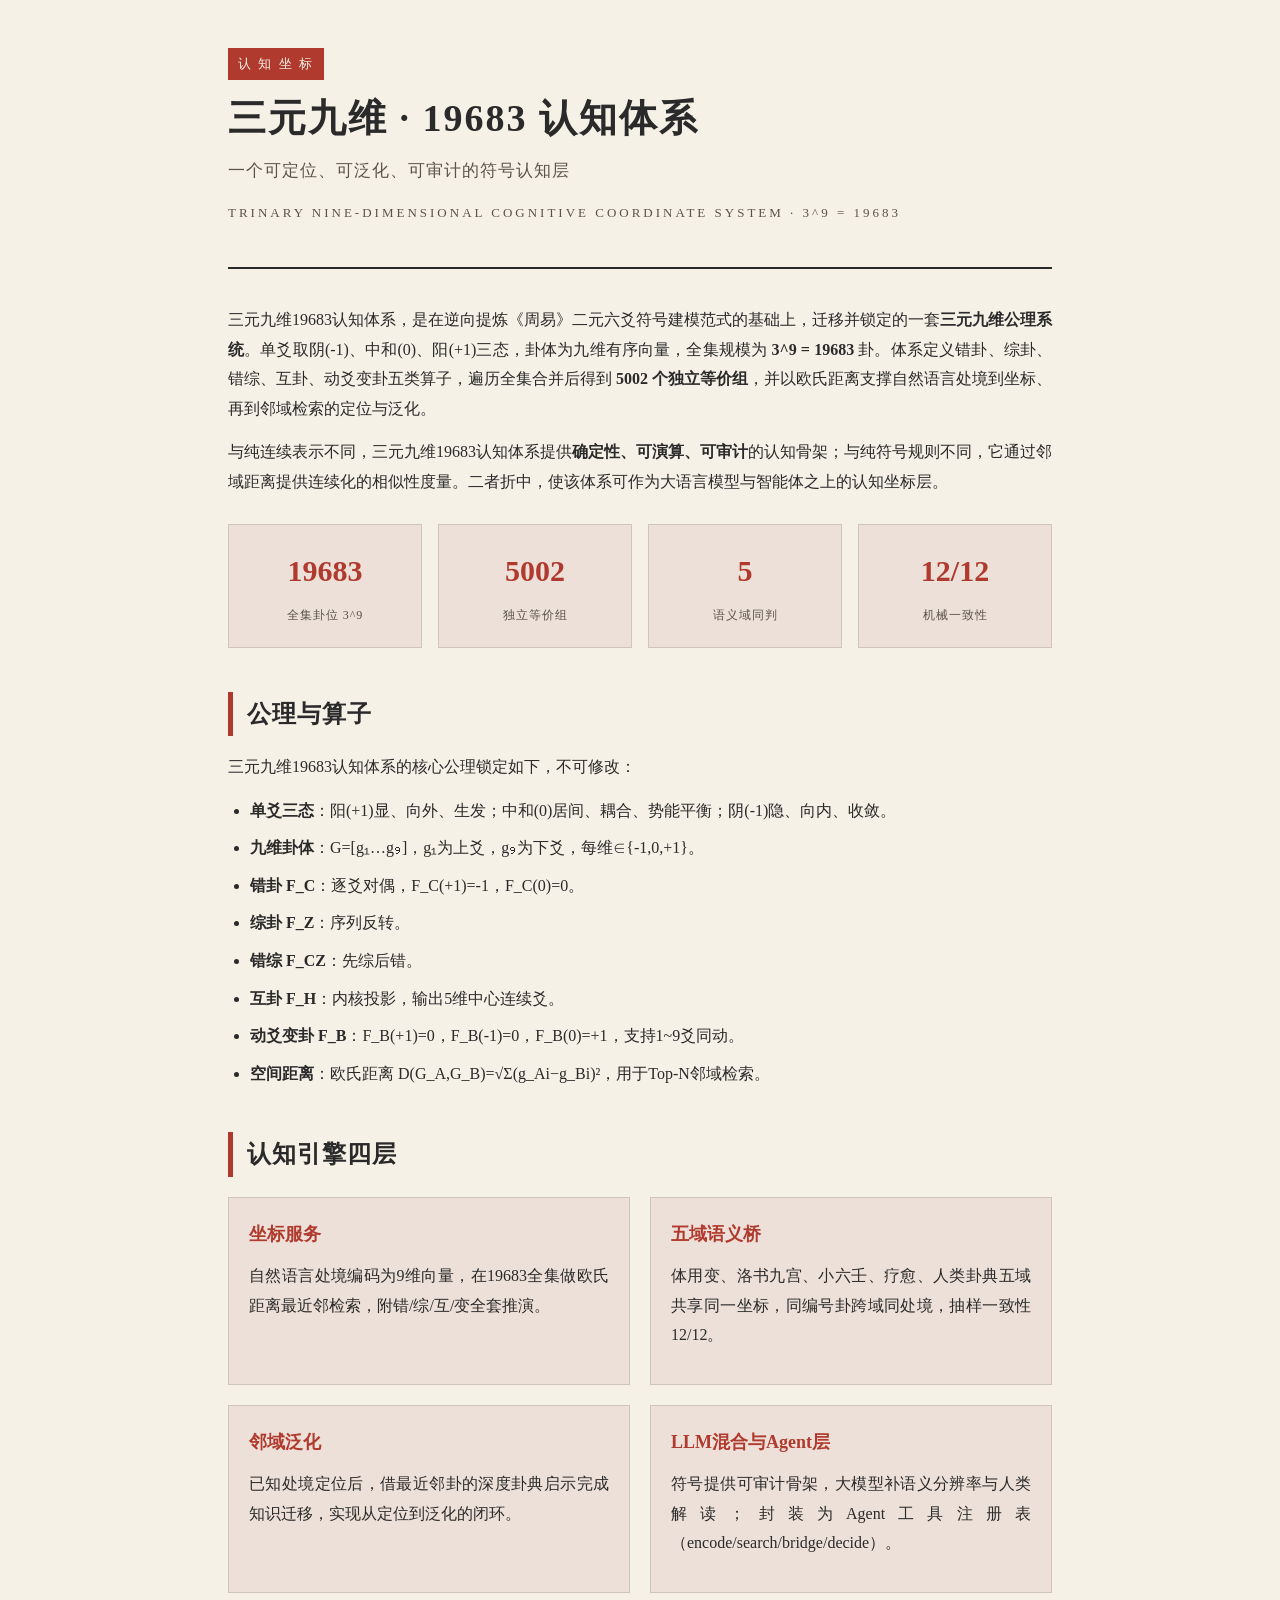
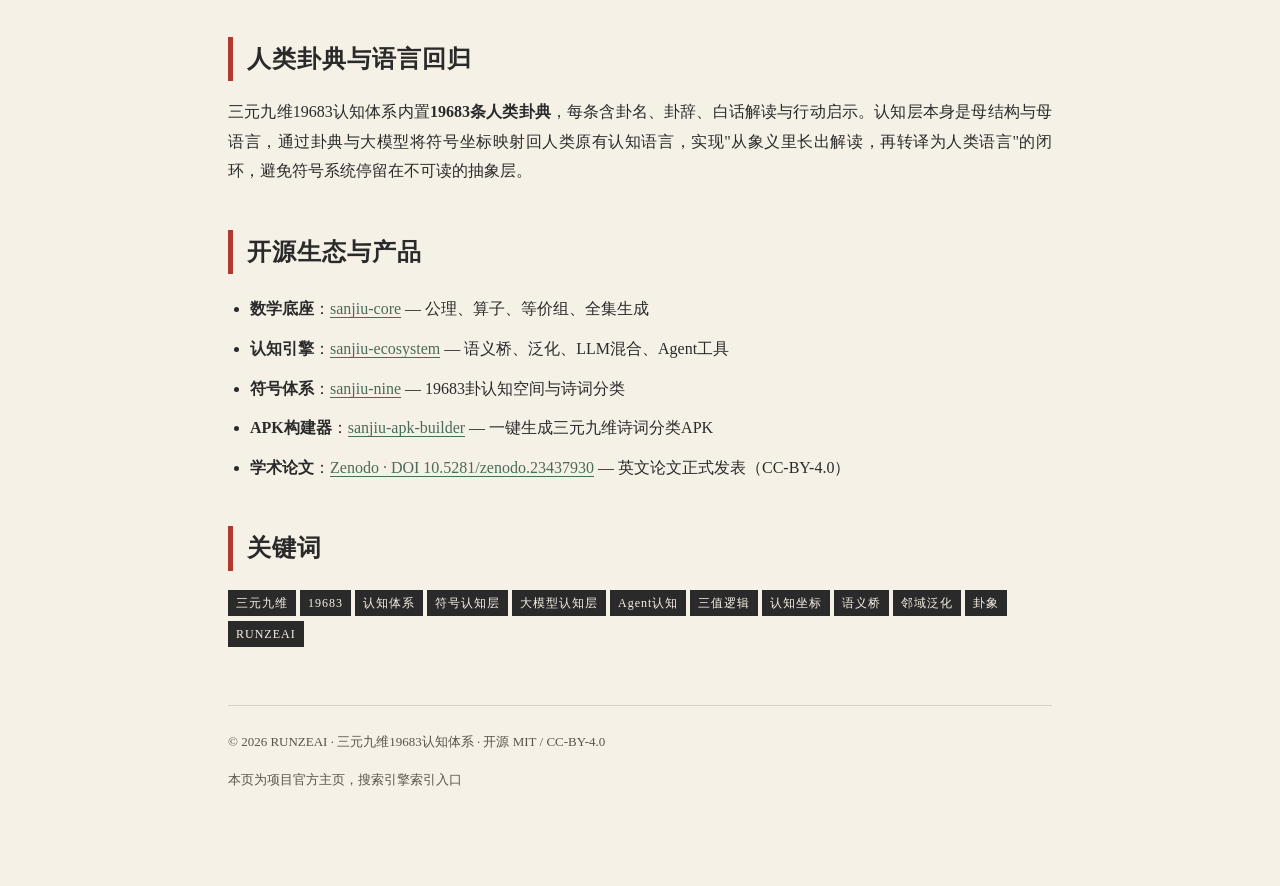
==== index.html @ 7ec49b68 "add SEO landing page for 三元九维19683" ====
<!DOCTYPE html>
<html lang="zh-CN">
<head>
<meta charset="UTF-8">
<meta name="viewport" content="width=device-width, initial-scale=1.0">
<title>三元九维19683认知体系 | 可定位可泛化的符号认知层</title>
<meta name="description" content="三元九维19683认知体系：以单爻三态（阴/中/阳）构成九维有序向量，全集3^9=19683卦，定义错综互变算子与5002个等价组，构建可定位、可泛化、可审计的大模型与Agent符号认知层。配套语义桥五域同判、19683条人类卦典、邻域泛化与LLM混合引擎。">
<meta name="keywords" content="三元九维,19683,认知体系,符号认知层,大模型认知层,Agent认知,卦象,三值逻辑,语义桥,邻域泛化,认知坐标,三元九维19683,RUNZEAI">
<meta name="author" content="RUNZEAI">
<meta name="robots" content="index,follow">
<link rel="canonical" href="https://q1z2q3-debug.github.io/sanjiu-19683/">
<meta property="og:title" content="三元九维19683认知体系 | 可定位可泛化的符号认知层">
<meta property="og:description" content="3^9=19683卦空间 · 错综互变算子 · 五域语义桥 · 人类卦典 · Agent认知层">
<meta property="og:type" content="website">
<meta property="og:url" content="https://q1z2q3-debug.github.io/sanjiu-19683/">
<meta name="twitter:card" content="summary_large_image">
<script type="application/ld+json">
{
  "@context": "https://schema.org",
  "@type": "SoftwareApplication",
  "name": "三元九维19683认知体系",
  "alternateName": "Trinary Nine-Dimensional Cognitive Coordinate System",
  "description": "以三态九爻构成19683卦空间的确定性符号认知层，支持自然语言定位、邻域泛化、五域语义桥与Agent工具注册。",
  "applicationCategory": "DeveloperApplication",
  "operatingSystem": "Cross-platform",
  "author": {"@type": "Person", "name": "RUNZEAI"},
  "offers": {"@type": "Offer", "price": "0", "priceCurrency": "CNY"},
  "sameAs": [
    "https://github.com/q1z2q3-debug/sanjiu-ecosystem",
    "https://github.com/q1z2q3-debug/sanjiu-core",
    "https://zenodo.org/records/23437930"
  ]
}
</script>
<style>
  :root{
    --paper:#F6F1E7; --paper2:#EDE0D8; --ink:#2A2A2A; --ink2:#5a534a;
    --cinnabar:#B03A2E; --jade:#4a6b5a; --line:rgba(42,42,42,.15);
  }
  *{box-sizing:border-box;margin:0;padding:0}
  body{font-family:"Noto Serif SC","Source Han Serif SC",STSong,serif;background:var(--paper);color:var(--ink);line-height:1.85;font-size:16px}
  .wrap{max-width:880px;margin:0 auto;padding:48px 28px 80px}
  header{border-bottom:2px solid var(--ink);padding-bottom:28px;margin-bottom:36px;position:relative}
  .seal{display:inline-block;background:var(--cinnabar);color:#F6F1E7;padding:4px 10px;font-size:13px;letter-spacing:2px;margin-bottom:14px}
  h1{font-size:38px;line-height:1.3;letter-spacing:2px;margin-bottom:12px}
  .sub{color:var(--ink2);font-size:17px;letter-spacing:1px}
  .en{color:var(--ink2);font-size:13px;letter-spacing:3px;text-transform:uppercase;margin-top:8px}
  h2{font-size:24px;margin:44px 0 16px;padding-left:14px;border-left:5px solid var(--cinnabar);letter-spacing:1px}
  h3{font-size:18px;margin:24px 0 10px;color:var(--ink)}
  p{margin-bottom:14px;text-align:justify}
  .stats{display:grid;grid-template-columns:repeat(4,1fr);gap:16px;margin:28px 0}
  .stat{background:var(--paper2);padding:18px 12px;text-align:center;border:1px solid var(--line)}
  .stat .num{font-size:30px;font-weight:700;color:var(--cinnabar);display:block}
  .stat .lbl{font-size:12px;color:var(--ink2);margin-top:4px;letter-spacing:1px}
  ul{padding-left:22px;margin-bottom:14px}
  li{margin-bottom:8px}
  .grid{display:grid;grid-template-columns:1fr 1fr;gap:20px;margin:20px 0}
  .card{background:var(--paper2);padding:20px;border:1px solid var(--line)}
  .card h3{margin-top:0;color:var(--cinnabar)}
  a{color:var(--jade);text-decoration:none;border-bottom:1px solid var(--jade)}
  a:hover{color:var(--cinnabar);border-color:var(--cinnabar)}
  .links{margin:20px 0}
  .links li{margin-bottom:10px}
  footer{margin-top:56px;padding-top:24px;border-top:1px solid var(--line);color:var(--ink2);font-size:13px;text-align:center}
  .tag{display:inline-block;background:var(--ink);color:var(--paper);padding:2px 8px;font-size:12px;margin:2px 4px 2px 0;letter-spacing:1px}
  @media(max-width:640px){
    h1{font-size:26px}
    .stats{grid-template-columns:repeat(2,1fr)}
    .grid{grid-template-columns:1fr}
  }
</style>
</head>
<body>
<div class="wrap">
<header>
  <span class="seal">认 知 坐 标</span>
  <h1>三元九维 · 19683 认知体系</h1>
  <p class="sub">一个可定位、可泛化、可审计的符号认知层</p>
  <p class="en">Trinary Nine-Dimensional Cognitive Coordinate System · 3^9 = 19683</p>
</header>

<section>
  <p>三元九维19683认知体系，是在逆向提炼《周易》二元六爻符号建模范式的基础上，迁移并锁定的一套<strong>三元九维公理系统</strong>。单爻取阴(-1)、中和(0)、阳(+1)三态，卦体为九维有序向量，全集规模为 <strong>3^9 = 19683</strong> 卦。体系定义错卦、综卦、错综、互卦、动爻变卦五类算子，遍历全集合并后得到 <strong>5002 个独立等价组</strong>，并以欧氏距离支撑自然语言处境到坐标、再到邻域检索的定位与泛化。</p>
  <p>与纯连续表示不同，三元九维19683认知体系提供<strong>确定性、可演算、可审计</strong>的认知骨架；与纯符号规则不同，它通过邻域距离提供连续化的相似性度量。二者折中，使该体系可作为大语言模型与智能体之上的认知坐标层。</p>
</section>

<div class="stats">
  <div class="stat"><span class="num">19683</span><span class="lbl">全集卦位 3^9</span></div>
  <div class="stat"><span class="num">5002</span><span class="lbl">独立等价组</span></div>
  <div class="stat"><span class="num">5</span><span class="lbl">语义域同判</span></div>
  <div class="stat"><span class="num">12/12</span><span class="lbl">机械一致性</span></div>
</div>

<h2>公理与算子</h2>
<section>
  <p>三元九维19683认知体系的核心公理锁定如下，不可修改：</p>
  <ul>
    <li><strong>单爻三态</strong>：阳(+1)显、向外、生发；中和(0)居间、耦合、势能平衡；阴(-1)隐、向内、收敛。</li>
    <li><strong>九维卦体</strong>：G=[g₁…g₉]，g₁为上爻，g₉为下爻，每维∈{-1,0,+1}。</li>
    <li><strong>错卦 F_C</strong>：逐爻对偶，F_C(+1)=-1，F_C(0)=0。</li>
    <li><strong>综卦 F_Z</strong>：序列反转。</li>
    <li><strong>错综 F_CZ</strong>：先综后错。</li>
    <li><strong>互卦 F_H</strong>：内核投影，输出5维中心连续爻。</li>
    <li><strong>动爻变卦 F_B</strong>：F_B(+1)=0，F_B(-1)=0，F_B(0)=+1，支持1~9爻同动。</li>
    <li><strong>空间距离</strong>：欧氏距离 D(G_A,G_B)=√Σ(g_Ai−g_Bi)²，用于Top-N邻域检索。</li>
  </ul>
</section>

<h2>认知引擎四层</h2>
<div class="grid">
  <div class="card">
    <h3>坐标服务</h3>
    <p>自然语言处境编码为9维向量，在19683全集做欧氏距离最近邻检索，附错/综/互/变全套推演。</p>
  </div>
  <div class="card">
    <h3>五域语义桥</h3>
    <p>体用变、洛书九宫、小六壬、疗愈、人类卦典五域共享同一坐标，同编号卦跨域同处境，抽样一致性12/12。</p>
  </div>
  <div class="card">
    <h3>邻域泛化</h3>
    <p>已知处境定位后，借最近邻卦的深度卦典启示完成知识迁移，实现从定位到泛化的闭环。</p>
  </div>
  <div class="card">
    <h3>LLM混合与Agent层</h3>
    <p>符号提供可审计骨架，大模型补语义分辨率与人类解读；封装为Agent工具注册表（encode/search/bridge/decide）。</p>
  </div>
</div>

<h2>人类卦典与语言回归</h2>
<section>
  <p>三元九维19683认知体系内置<strong>19683条人类卦典</strong>，每条含卦名、卦辞、白话解读与行动启示。认知层本身是母结构与母语言，通过卦典与大模型将符号坐标映射回人类原有认知语言，实现"从象义里长出解读，再转译为人类语言"的闭环，避免符号系统停留在不可读的抽象层。</p>
</section>

<h2>开源生态与产品</h2>
<section>
  <ul class="links">
    <li><strong>数学底座</strong>：<a href="https://github.com/q1z2q3-debug/sanjiu-core" target="_blank" rel="noopener">sanjiu-core</a> — 公理、算子、等价组、全集生成</li>
    <li><strong>认知引擎</strong>：<a href="https://github.com/q1z2q3-debug/sanjiu-ecosystem" target="_blank" rel="noopener">sanjiu-ecosystem</a> — 语义桥、泛化、LLM混合、Agent工具</li>
    <li><strong>符号体系</strong>：<a href="https://github.com/q1z2q3-debug/sanjiu-nine" target="_blank" rel="noopener">sanjiu-nine</a> — 19683卦认知空间与诗词分类</li>
    <li><strong>APK构建器</strong>：<a href="https://github.com/q1z2q3-debug/sanjiu-apk-builder" target="_blank" rel="noopener">sanjiu-apk-builder</a> — 一键生成三元九维诗词分类APK</li>
    <li><strong>学术论文</strong>：<a href="https://zenodo.org/records/23437930" target="_blank" rel="noopener">Zenodo · DOI 10.5281/zenodo.23437930</a> — 英文论文正式发表（CC-BY-4.0）</li>
  </ul>
</section>

<h2>关键词</h2>
<section>
  <span class="tag">三元九维</span><span class="tag">19683</span><span class="tag">认知体系</span><span class="tag">符号认知层</span><span class="tag">大模型认知层</span><span class="tag">Agent认知</span><span class="tag">三值逻辑</span><span class="tag">认知坐标</span><span class="tag">语义桥</span><span class="tag">邻域泛化</span><span class="tag">卦象</span><span class="tag">RUNZEAI</span>
</section>

<footer>
  <p>© 2026 RUNZEAI · 三元九维19683认知体系 · 开源 MIT / CC-BY-4.0</p>
  <p style="margin-top:6px">本页为项目官方主页，搜索引擎索引入口</p>
</footer>
</div>
</body>
</html>
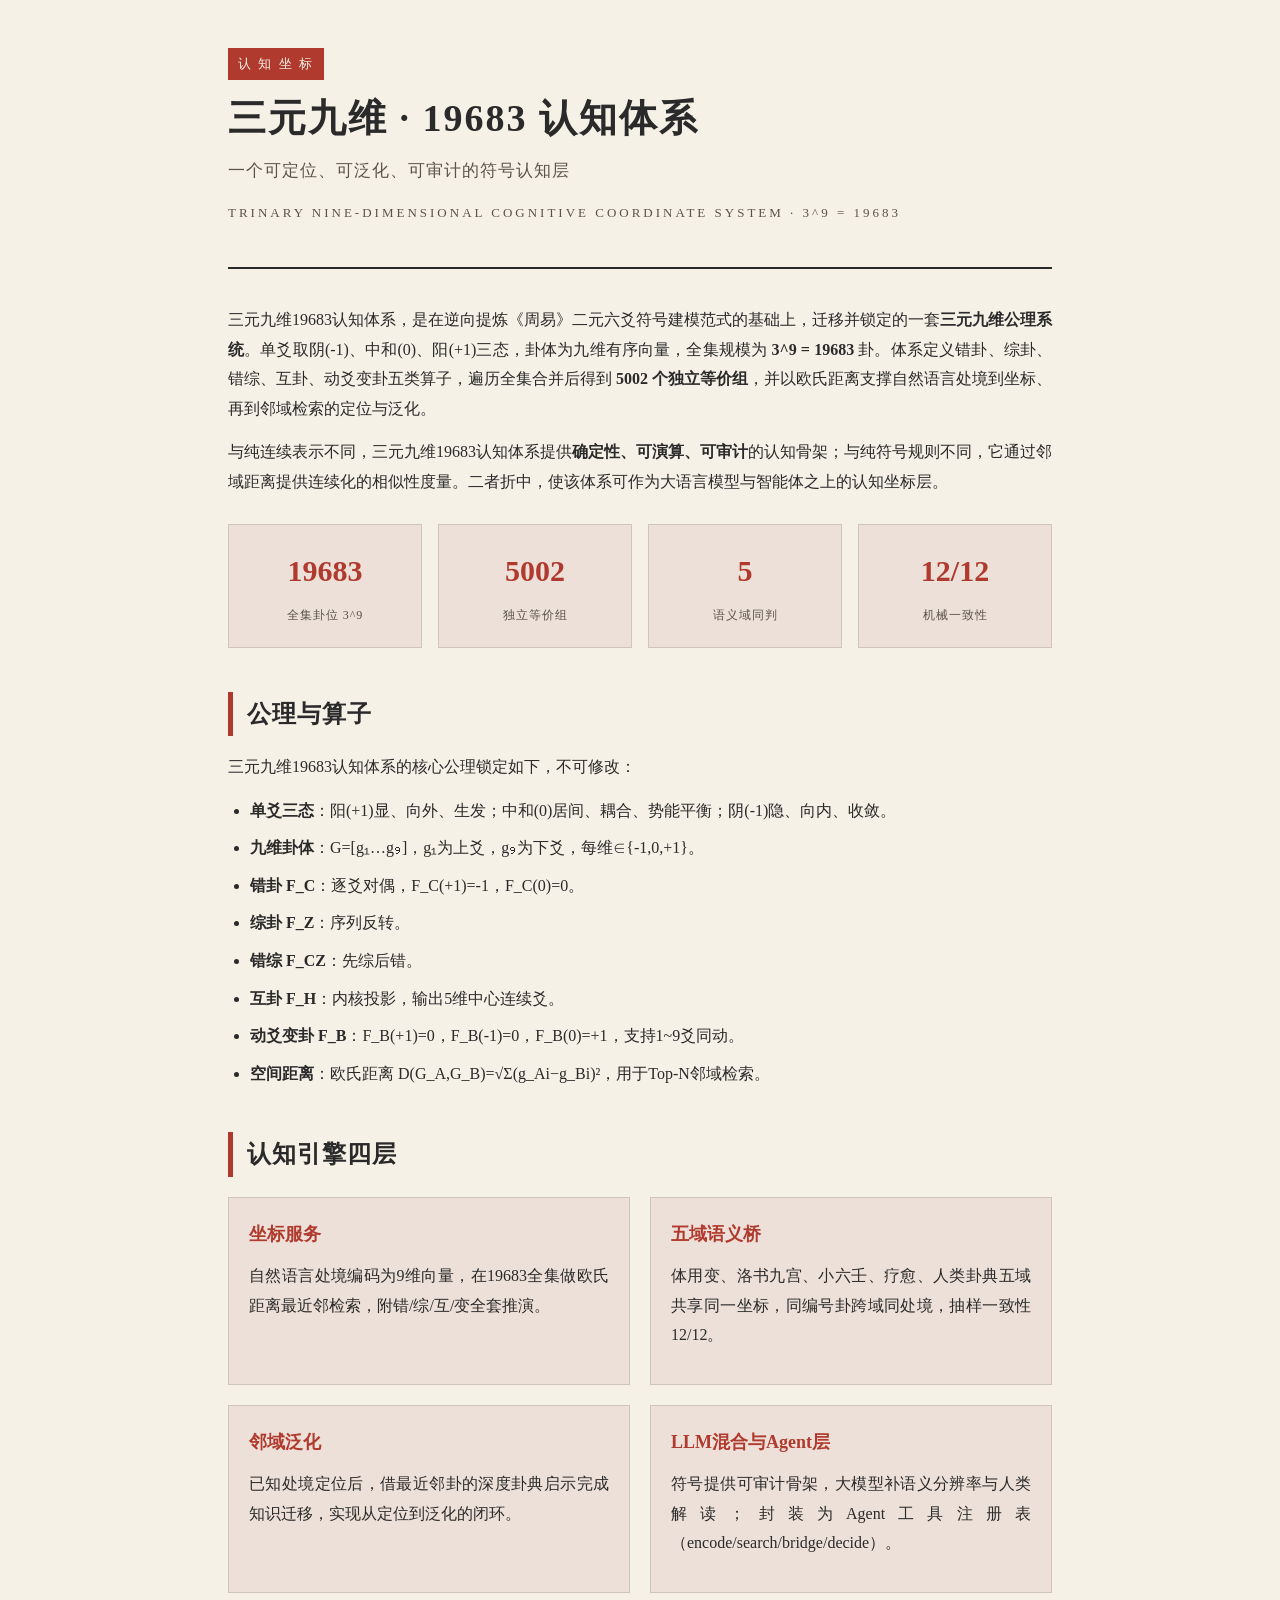
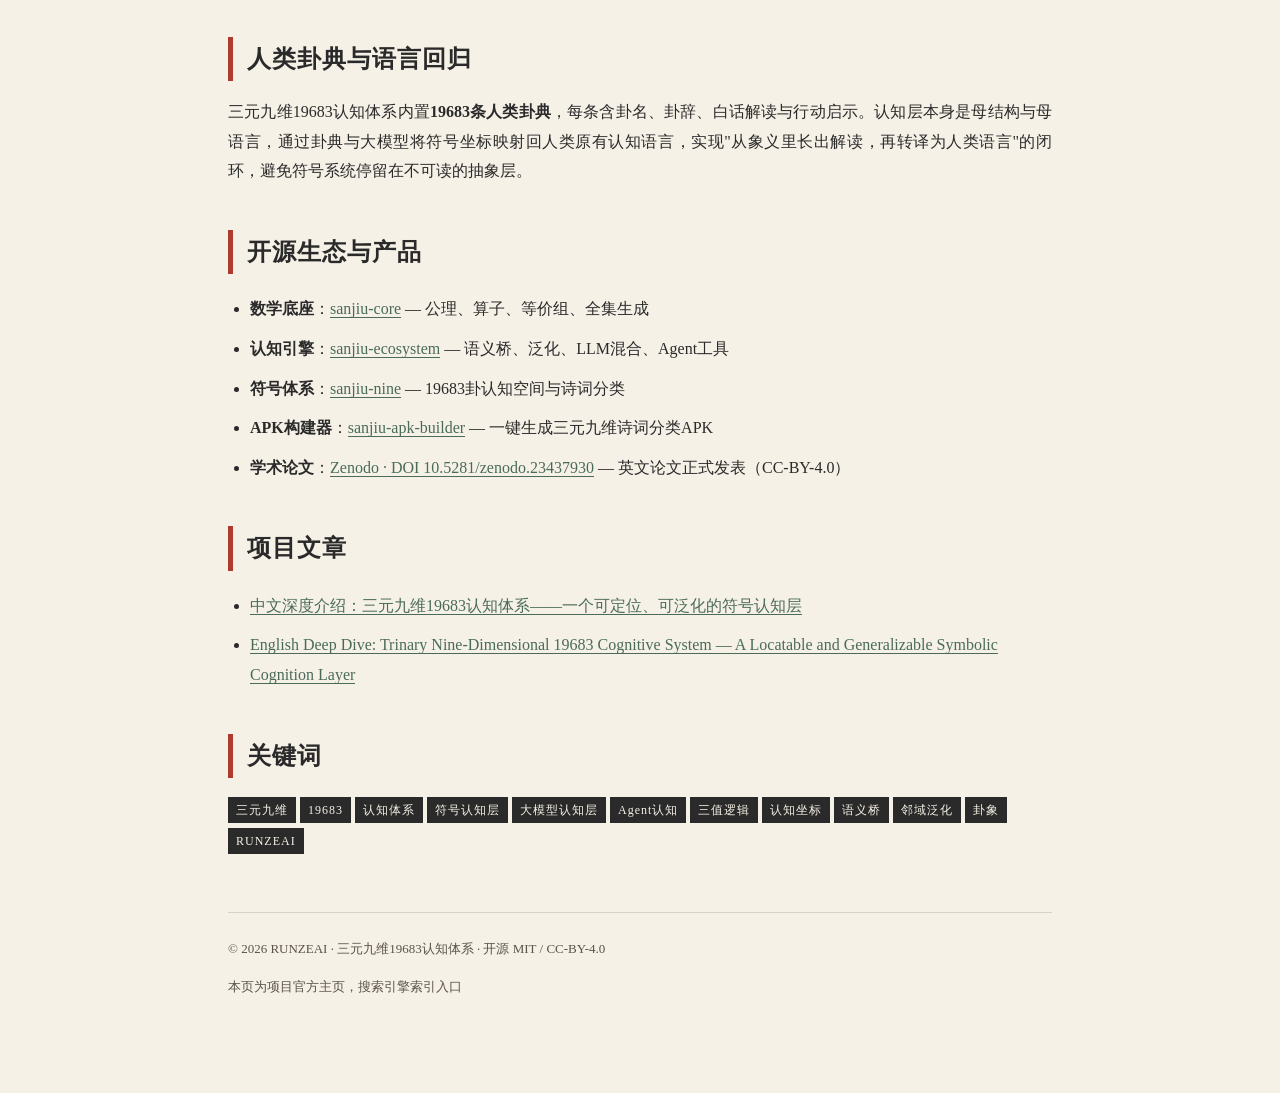
==== commit d07016e2: "add blog links to homepage" ====
--- a/index.html
+++ b/index.html
@@ -142,6 +142,14 @@
   </ul>
 </section>
 
+<h2>项目文章</h2>
+<section>
+  <ul class="links">
+    <li><a href="blog_zh.html">中文深度介绍：三元九维19683认知体系——一个可定位、可泛化的符号认知层</a></li>
+    <li><a href="blog_en.html">English Deep Dive: Trinary Nine-Dimensional 19683 Cognitive System — A Locatable and Generalizable Symbolic Cognition Layer</a></li>
+  </ul>
+</section>
+
 <h2>关键词</h2>
 <section>
   <span class="tag">三元九维</span><span class="tag">19683</span><span class="tag">认知体系</span><span class="tag">符号认知层</span><span class="tag">大模型认知层</span><span class="tag">Agent认知</span><span class="tag">三值逻辑</span><span class="tag">认知坐标</span><span class="tag">语义桥</span><span class="tag">邻域泛化</span><span class="tag">卦象</span><span class="tag">RUNZEAI</span>
